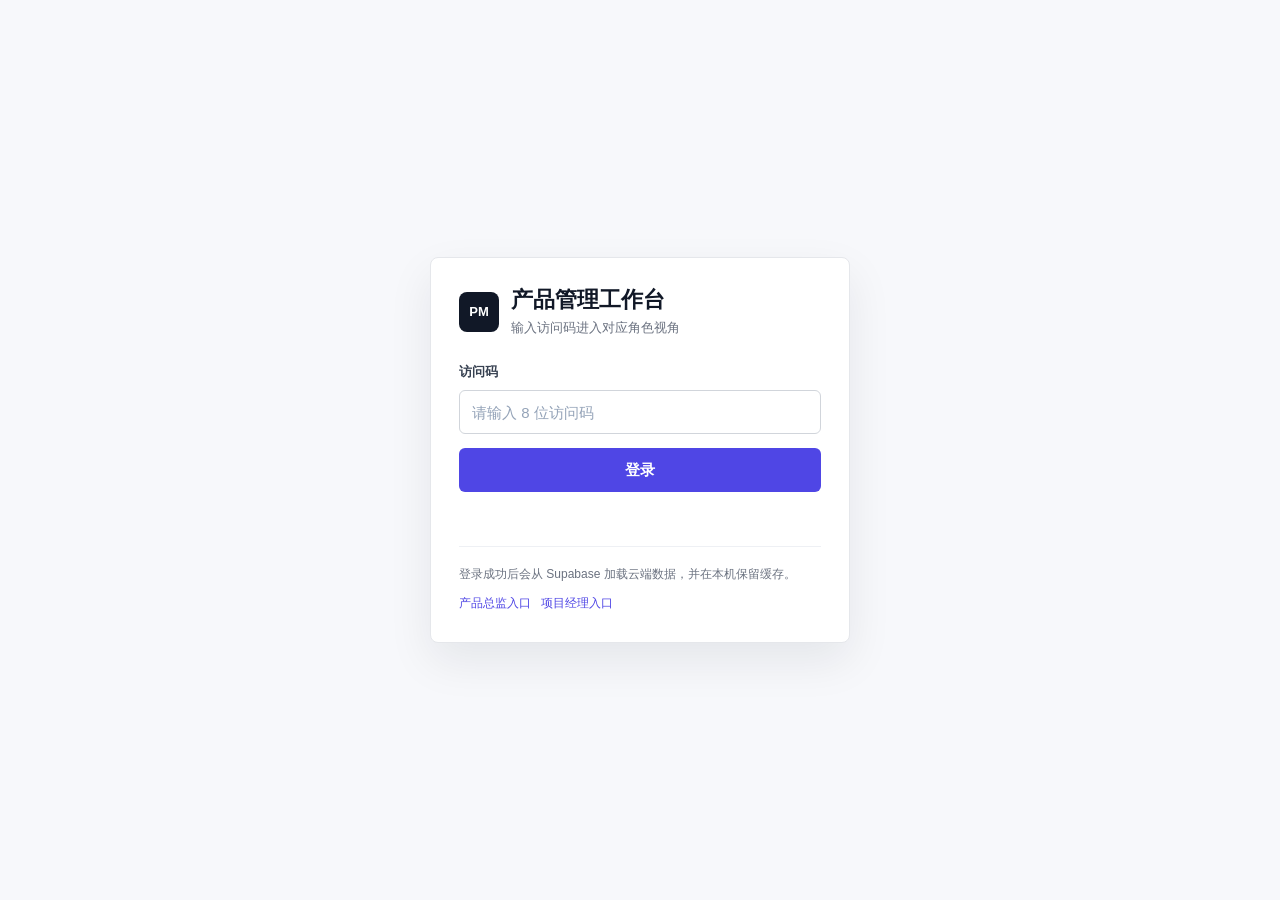
==== index.html @ 37bc4ccc "Initial PM workbench with Supabase login" ====
<!DOCTYPE html>
<html lang="zh-CN">
<head>
<meta charset="UTF-8">
<meta name="viewport" content="width=device-width, initial-scale=1.0">
<title>产品管理工作台 · 登录</title>
<link rel="stylesheet" href="assets/css/tokens.css">
<style>
  *{box-sizing:border-box}
  body{margin:0;min-height:100vh;font-family:-apple-system,BlinkMacSystemFont,"Segoe UI","PingFang SC",sans-serif;background:#f7f8fb;color:#111827;display:grid;place-items:center}
  .login{width:min(420px,calc(100vw - 32px));background:#fff;border:1px solid #e5e7eb;border-radius:8px;box-shadow:0 18px 45px rgba(15,23,42,.08);padding:28px}
  .brand{display:flex;align-items:center;gap:12px;margin-bottom:24px}
  .mark{width:40px;height:40px;border-radius:8px;background:#111827;color:#fff;display:grid;place-items:center;font-weight:700}
  h1{font-size:22px;line-height:1.25;margin:0}
  .sub{margin:4px 0 0;color:#6b7280;font-size:13px}
  label{display:block;font-size:13px;font-weight:600;color:#374151;margin:0 0 8px}
  input{width:100%;height:44px;border:1px solid #d1d5db;border-radius:6px;padding:0 12px;font-size:15px;outline:none}
  input:focus{border-color:#4f46e5;box-shadow:0 0 0 3px rgba(79,70,229,.14)}
  button{width:100%;height:44px;border:0;border-radius:6px;background:#4f46e5;color:#fff;font-size:15px;font-weight:650;cursor:pointer;margin-top:14px}
  button:disabled{opacity:.65;cursor:not-allowed}
  .msg{min-height:20px;margin-top:12px;font-size:13px;color:#6b7280}
  .msg.err{color:#dc2626}
  .foot{margin-top:22px;padding-top:18px;border-top:1px solid #eef0f4;color:#6b7280;font-size:12px;line-height:1.6}
  .links{display:flex;gap:10px;margin-top:10px}
  .links a{color:#4f46e5;text-decoration:none}
</style>
</head>
<body>
  <main class="login">
    <div class="brand">
      <div class="mark">PM</div>
      <div>
        <h1>产品管理工作台</h1>
        <p class="sub">输入访问码进入对应角色视角</p>
      </div>
    </div>

    <form id="loginForm">
      <label for="code">访问码</label>
      <input id="code" name="code" autocomplete="one-time-code" placeholder="请输入 8 位访问码" required>
      <button id="loginBtn" type="submit">登录</button>
      <div class="msg" id="msg"></div>
    </form>

    <div class="foot">
      登录成功后会从 Supabase 加载云端数据，并在本机保留缓存。
      <div class="links">
        <a href="director.html">产品总监入口</a>
        <a href="pm.html">项目经理入口</a>
      </div>
    </div>
  </main>

  <script src="assets/js/00-util.js"></script>
  <script src="assets/js/02b-data.js"></script>
  <script src="assets/js/cloud.js"></script>
  <script>
    (function () {
      var form = document.getElementById('loginForm');
      var code = document.getElementById('code');
      var btn = document.getElementById('loginBtn');
      var msg = document.getElementById('msg');

      function setMsg(text, err) {
        msg.textContent = text || '';
        msg.className = 'msg' + (err ? ' err' : '');
      }

      form.addEventListener('submit', function (e) {
        e.preventDefault();
        var val = code.value.trim();
        if (!val) { setMsg('请输入访问码', true); return; }
        btn.disabled = true;
        btn.textContent = '正在登录...';
        setMsg('正在校验访问码并加载云端数据');

        CLOUD.login(val).then(function (res) {
          setMsg('登录成功，正在进入工作台');
          location.href = res.role === 'pm' ? 'pm.html' : 'director.html';
        }).catch(function (err) {
          setMsg(err.message || '登录失败', true);
        }).finally(function () {
          btn.disabled = false;
          btn.textContent = '登录';
        });
      });

      if (!CLOUD.ready()) {
        setMsg('请先在 assets/js/cloud.js 里配置 Supabase Function URL', true);
      }
    })();
  </script>
</body>
</html>
---- assets/css/tokens.css ----
/* ==========================================================================
   设计变量 · 产品管理工作台 (Product Management Workbench)
   一套设计系统，两个角色。角色差异只通过 --c-accent 系列变量表达，
   其余全部共用 —— 这样两个首页看起来不同，但骨子里是同一个后台。
   ========================================================================== */
:root{
  /* ---- 中性色 ---- */
  --c-shell:#0f172a;          /* 侧栏底 */
  --c-shell-2:#1e293b;        /* 侧栏分组底 */
  --c-shell-hover:#1e293b;
  --c-topbar:#ffffff;
  --c-bg:#f1f5f9;             /* 内容区底 */
  --c-bg-2:#f8fafc;
  --c-card:#ffffff;
  --c-border:#e2e8f0;
  --c-border-strong:#cbd5e1;
  --c-head:#f8fafc;           /* 表头底 */

  --t-1:#0f172a;              /* 主文字 */
  --t-2:#334155;              /* 次文字 */
  --t-3:#64748b;              /* 弱文字 */
  --t-4:#94a3b8;              /* 占位/禁用 */
  --t-inv:#f8fafc;
  --t-inv-2:#94a3b8;

  /* ---- 品牌主色（系统级，不随角色变）---- */
  --c-primary:#2563eb;
  --c-primary-d:#1d4ed8;
  --c-primary-l:#eff6ff;
  --c-primary-bd:#bfdbfe;

  /* ---- 角色强调色（随 body[data-role] 覆盖）---- */
  --c-accent:#4f46e5;
  --c-accent-d:#4338ca;
  --c-accent-l:#eef2ff;
  --c-accent-bd:#c7d2fe;
  --c-accent-rgb:79,70,229;

  /* ---- 语义状态色 ---- */
  --s-done:#16a34a;    --s-done-bg:#f0fdf4;    --s-done-bd:#bbf7d0;    /* 已完成/已发布/正常 */
  --s-doing:#2563eb;   --s-doing-bg:#eff6ff;   --s-doing-bd:#bfdbfe;   /* 进行中/开发中 */
  --s-plan:#7c3aed;    --s-plan-bg:#f5f3ff;    --s-plan-bd:#ddd6fe;    /* 规划中/待评审 */
  --s-warn:#d97706;    --s-warn-bg:#fffbeb;    --s-warn-bd:#fde68a;    /* 待处理/风险中/黄灯 */
  --s-danger:#dc2626;  --s-danger-bg:#fef2f2;  --s-danger-bd:#fecaca;  /* 延期/阻塞/红灯 */
  --s-idle:#64748b;    --s-idle-bg:#f1f5f9;    --s-idle-bd:#cbd5e1;    /* 已关闭/暂缓/未开始 */
  --s-cyan:#0891b2;    --s-cyan-bg:#ecfeff;    --s-cyan-bd:#a5f3fc;    /* 补充维度 */

  /* ---- 优先级 ---- */
  --p0:#b91c1c; --p1:#dc2626; --p2:#d97706; --p3:#0891b2; --p4:#64748b;

  /* ---- 图表色板（12色，保证同图内可辨识）---- */
  --ch-1:#2563eb; --ch-2:#16a34a; --ch-3:#d97706; --ch-4:#7c3aed;
  --ch-5:#0891b2; --ch-6:#dc2626; --ch-7:#65a30d; --ch-8:#c026d3;
  --ch-9:#0284c7; --ch-10:#ea580c; --ch-11:#4f46e5; --ch-12:#059669;

  /* ---- 字号（企业级高信息密度）---- */
  --f-xs:11px; --f-sm:12px; --f-base:13px; --f-md:14px; --f-lg:16px;
  --f-xl:19px; --f-2xl:24px; --f-3xl:30px; --f-4xl:38px;

  /* ---- 间距 ---- */
  --sp-1:4px; --sp-2:8px; --sp-3:12px; --sp-4:16px;
  --sp-5:20px; --sp-6:24px; --sp-8:32px; --sp-10:40px;

  /* ---- 圆角/阴影 ---- */
  --radius-sm:4px; --radius:6px; --radius-lg:10px; --radius-full:999px;
  --shadow-sm:0 1px 2px rgba(15,23,42,.06);
  --shadow:0 2px 8px rgba(15,23,42,.08);
  --shadow-md:0 4px 16px rgba(15,23,42,.10);
  --shadow-lg:0 12px 40px rgba(15,23,42,.18);

  /* ---- 布局尺寸 ---- */
  --topbar-h:56px;
  --sidebar-w:214px;
  --sidebar-w-mini:56px;
  --crumb-h:40px;
  --z-drawer:600; --z-modal:700; --z-pop:500;
  /* toast 是瞬时反馈，任何叠层之上都要看得见。叠层每加一层 +200（见 05-ui.js zAt），
     留足空间，别让它被第二、第三层弹窗盖住。 */
  --z-toast:9000;
}

/* 角色 A：产品总监 —— 靛蓝，战略/全局的气质 */
body[data-role="director"]{
  --c-accent:#4f46e5; --c-accent-d:#4338ca;
  --c-accent-l:#eef2ff; --c-accent-bd:#c7d2fe; --c-accent-rgb:79,70,229;
}
/* 角色 B：项目经理 —— 青蓝，执行/推进的气质 */
body[data-role="pm"]{
  --c-accent:#0e7490; --c-accent-d:#155e75;
  --c-accent-l:#ecfeff; --c-accent-bd:#a5f3fc; --c-accent-rgb:14,116,144;
}

/* ---- 基础重置 ---- */
*{box-sizing:border-box;margin:0;padding:0}
html,body{height:100%}
body{
  font-family:-apple-system,BlinkMacSystemFont,"PingFang SC","Hiragino Sans GB",
              "Microsoft YaHei","Segoe UI",Roboto,sans-serif;
  font-size:var(--f-base);
  line-height:1.55;
  color:var(--t-1);
  background:var(--c-bg);
  -webkit-font-smoothing:antialiased;
  min-width:1180px;
  overflow:hidden;
}
a{color:inherit;text-decoration:none}
button,input,select,textarea{font-family:inherit;font-size:inherit;color:inherit;outline:none}
button{cursor:pointer;border:none;background:none}
table{border-collapse:collapse;width:100%}
ul,ol{list-style:none}
h1,h2,h3,h4,h5{font-weight:600}
input::placeholder,textarea::placeholder{color:var(--t-4)}

/* 数字统一用等宽，表格里对齐才好看 */
.num,.metric-val,.tbl td.num,.tbl th.num{
  font-variant-numeric:tabular-nums;
  font-feature-settings:"tnum";
}

::-webkit-scrollbar{width:9px;height:9px}
::-webkit-scrollbar-thumb{background:#cbd5e1;border-radius:5px}
::-webkit-scrollbar-thumb:hover{background:#94a3b8}
::-webkit-scrollbar-track{background:transparent}
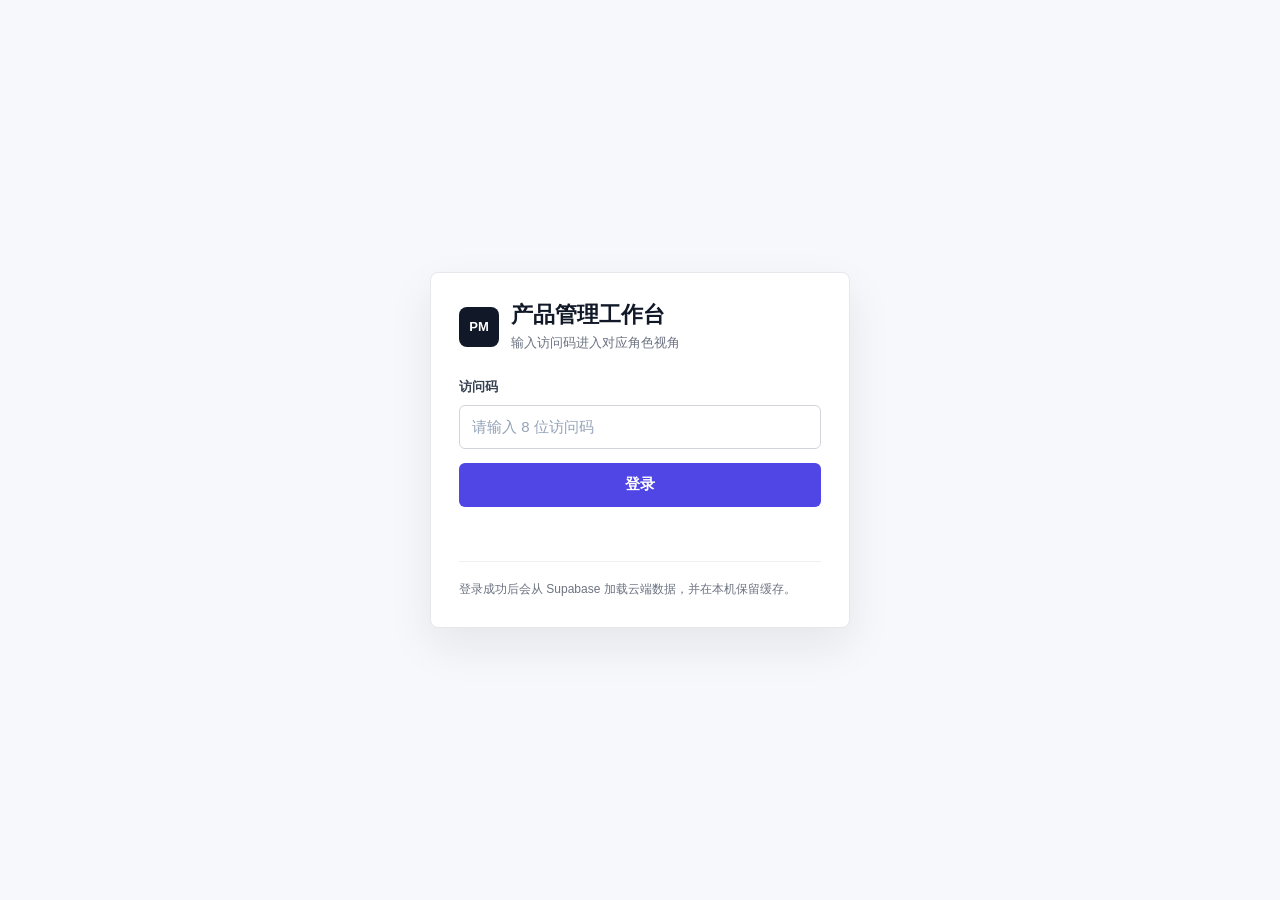
==== commit d35f2807: "delete no limit entrance" ====
--- a/index.html
+++ b/index.html
@@ -21,8 +21,6 @@
   .msg{min-height:20px;margin-top:12px;font-size:13px;color:#6b7280}
   .msg.err{color:#dc2626}
   .foot{margin-top:22px;padding-top:18px;border-top:1px solid #eef0f4;color:#6b7280;font-size:12px;line-height:1.6}
-  .links{display:flex;gap:10px;margin-top:10px}
-  .links a{color:#4f46e5;text-decoration:none}
 </style>
 </head>
 <body>
@@ -44,10 +42,6 @@
 
     <div class="foot">
       登录成功后会从 Supabase 加载云端数据，并在本机保留缓存。
-      <div class="links">
-        <a href="director.html">产品总监入口</a>
-        <a href="pm.html">项目经理入口</a>
-      </div>
     </div>
   </main>
 
